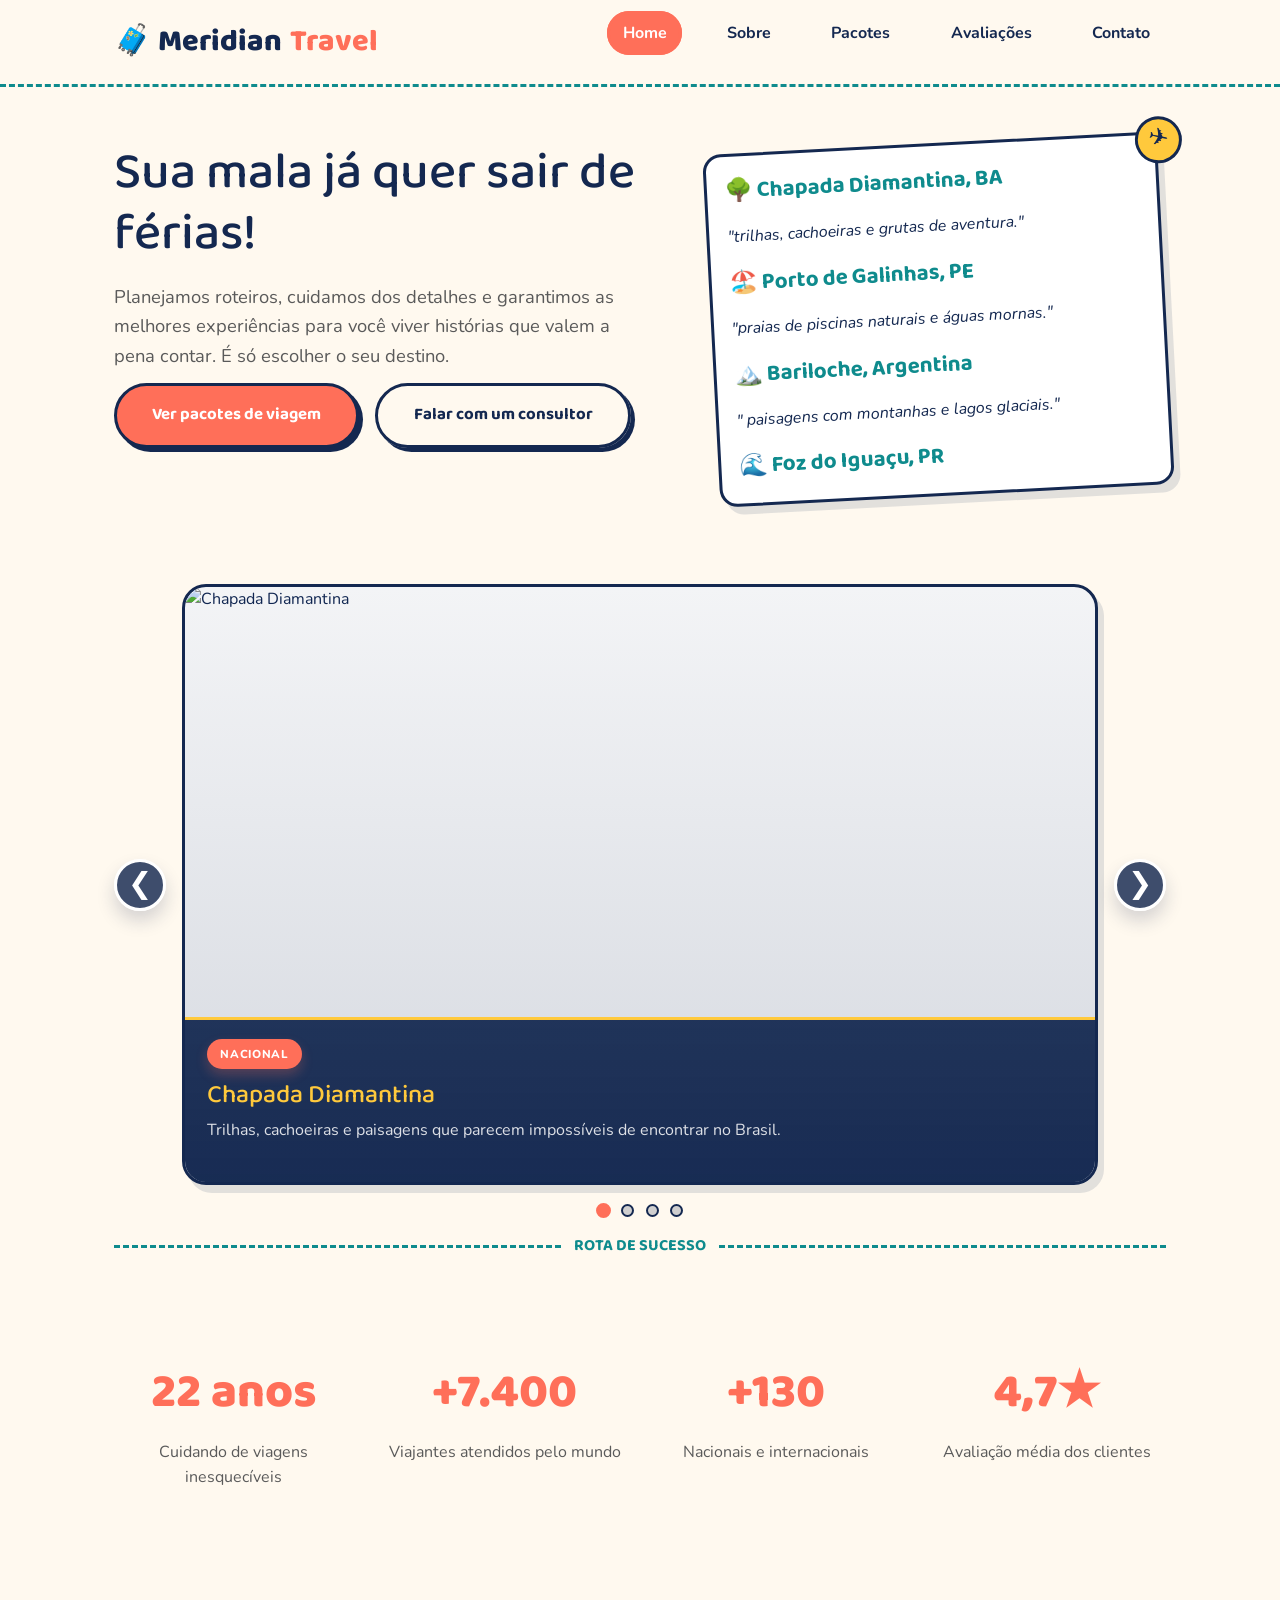
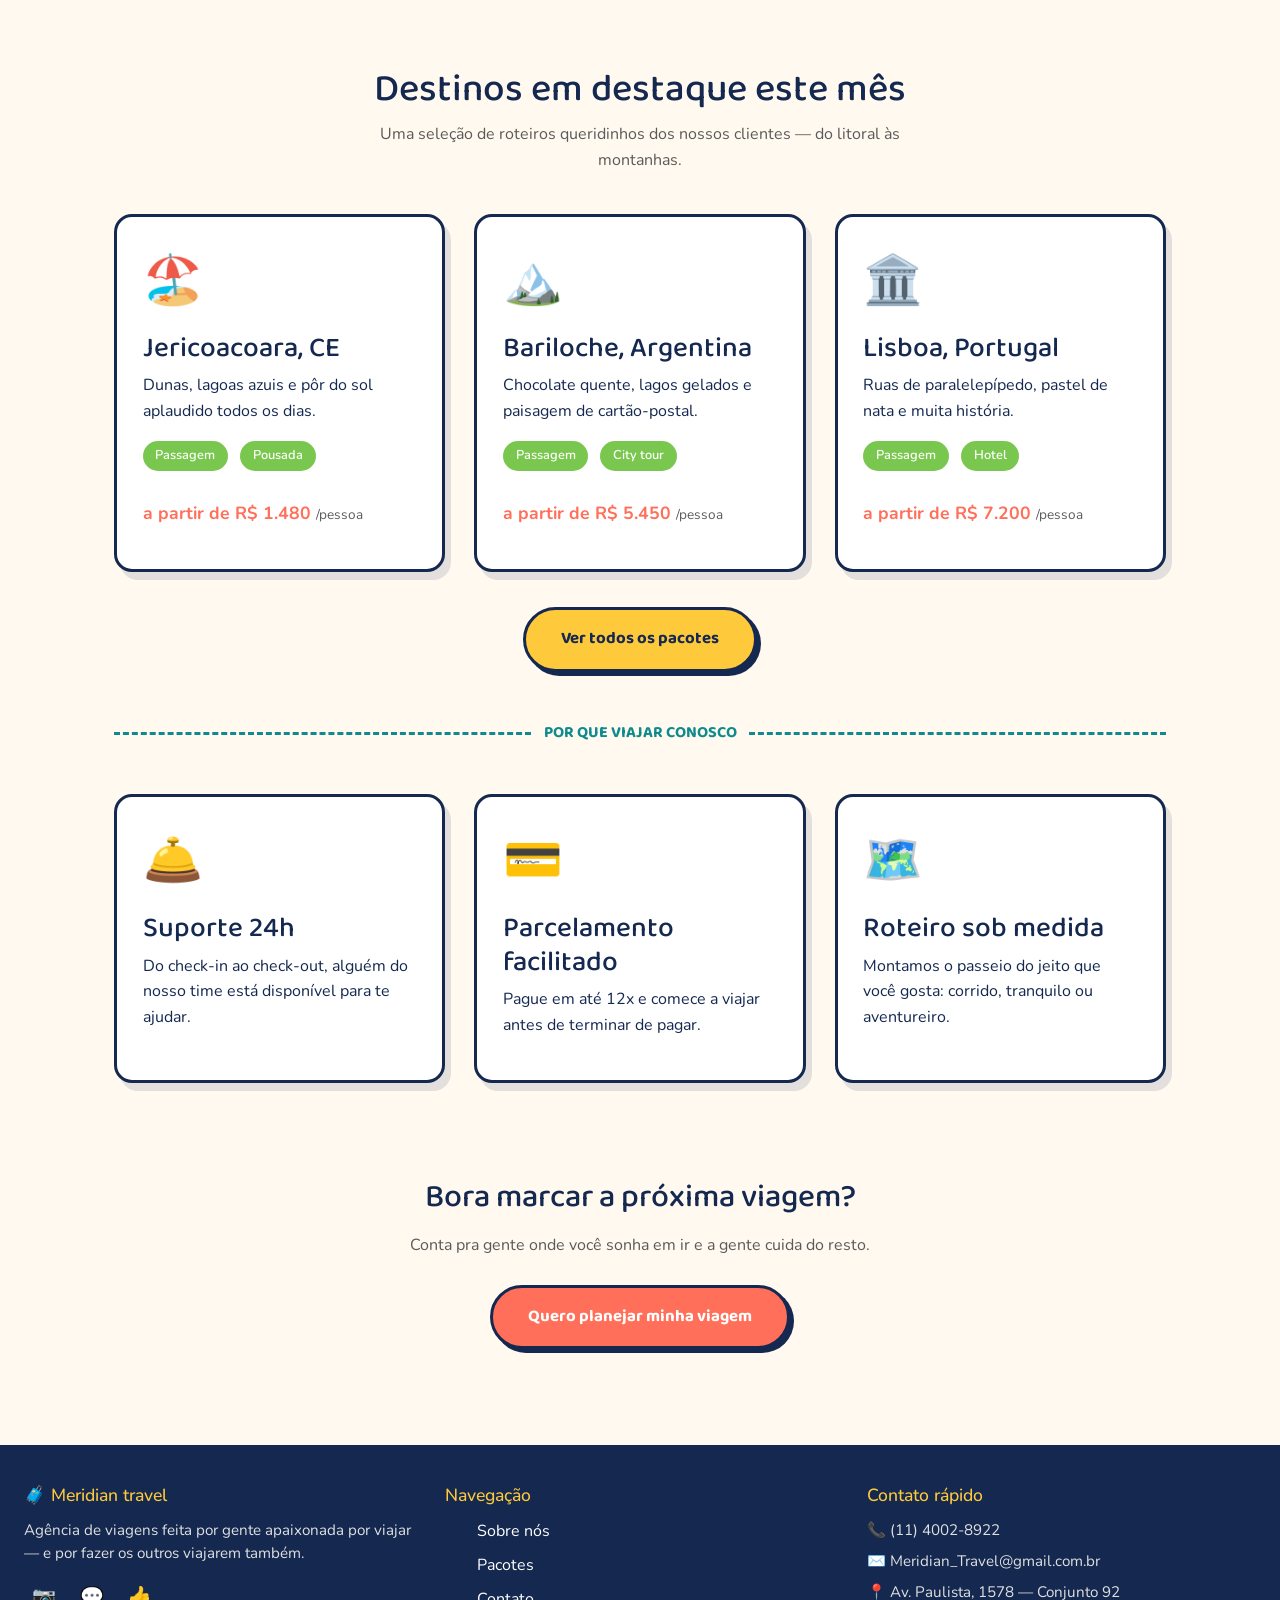
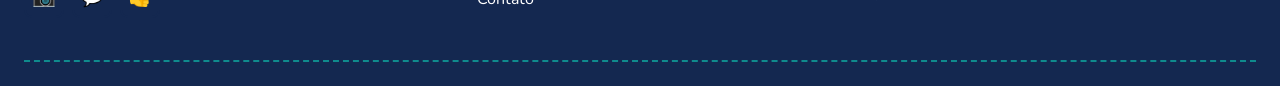
==== index.html @ 00199784 "d" ====
<!DOCTYPE html>
<html lang="pt-BR">
<head>
  <meta charset="UTF-8">
  <meta name="viewport" content="width=device-width, initial-scale=1.0">
  <title>Meridian Travel — Sua próxima aventura começa aqui</title>
  <meta name="description"
    content="Agência de viagens : pacotes, roteiros e experiências para todos os destinos que você sonha em conhecer.">
  <link href="https://cdn.jsdelivr.net/npm/bootstrap@5.3.3/dist/css/bootstrap.min.css" rel="stylesheet">
  <link rel="stylesheet" href="style/style.css">
</head>

<body>
  <header class="cabecalho">
    <nav class="nav-container">
      <a href="index.html" class="logo">🧳 Meridian<span>Travel</span></a>
      <ul class="menu">
        <li><a href="index.html" aria-current="page">Home</a></li>
        <li><a href="Sobre.html">Sobre</a></li>
        <li><a href="Pacotes.html">Pacotes</a></li>
        <li><a href="Avaliacoes.html">Avaliações</a></li>
        <li><a href="Contato.html">Contato</a></li>
      </ul>
    </nav>
  </header>

  <main>
    <section class="hero">
      <div class="hero-texto">
          <h1>Sua mala já quer sair de férias!</h1>
          <p>Planejamos roteiros, cuidamos dos detalhes e garantimos as melhores experiências para você viver histórias
            que valem a pena contar. É só escolher o seu destino.</p>
          <div class="hero-botoes">
            <a href="Pacotes.html" class="botao botao-principal">Ver pacotes de viagem</a>
            <a href="Contato.html" class="botao botao-outline">Falar com um consultor</a>
          </div>
      </div>
      <div class="selo-postal">
        <div class="destino">🌳 Chapada Diamantina, BA</div>
        <p class="frase">"trilhas, cachoeiras e grutas de aventura."</p>
        <div class="destino">🏖️ Porto de Galinhas, PE</div>
        <p class="frase">"praias de piscinas naturais e águas mornas."</p>
        <div class="destino">🏔️ Bariloche, Argentina</div>
        <p class="frase">" paisagens com montanhas e lagos glaciais."</p>
        <div class="destino">🌊 Foz do Iguaçu, PR</div>
      </div>
    </section>

    <div class="carrossel" aria-label="Destaques de viagens">
      <button class="carrossel-seta prev" type="button" aria-label="Slide anterior">&#10094;</button>

      <div class="carrossel-viewport">
        <div class="carrossel-track">
          <article class="slide active">
            <img src="https://images.unsplash.com/photo-1501785888041-af3ef285b470?auto=format&fit=crop&w=1200&q=80"
              alt="Chapada Diamantina" loading="lazy">
            <div class="slide-caption">
              <span class="slide-tag">Nacional</span>
              <h3>Chapada Diamantina</h3>
              <p>Trilhas, cachoeiras e paisagens que parecem impossíveis de encontrar no Brasil.</p>
            </div>
          </article>

          <article class="slide">
            <img src="https://images.unsplash.com/photo-1507525428034-b723cf961d3e?auto=format&fit=crop&w=1200&q=80"
              alt="Porto de Galinhas" loading="lazy">
            <div class="slide-caption">
              <span class="slide-tag">Praia</span>
              <h3>Porto de Galinhas</h3>
              <p>Praias cristalinas, mar tranquilo e o melhor combo de relaxamento e aventura.</p>
            </div>
          </article>

          <article class="slide">
            <img src="https://images.unsplash.com/photo-1476514525535-07fb3b4ae5f1?auto=format&fit=crop&w=1200&q=80"
              alt="Bariloche" loading="lazy">
            <div class="slide-caption">
              <span class="slide-tag">Internacional</span>
              <h3>Bariloche</h3>
              <p>Montanhas, lagos e uma paisagem perfeita para quem ama natureza e fotografia.</p>
            </div>
          </article>

          <article class="slide">
            <img src="https://media.staticontent.com/media/pictures/6ccd9bf7-6d89-4a75-b6fd-7c007a72740a"
              alt="Foz do Iguaçu" loading="lazy">
            <div class="slide-caption">
              <span class="slide-tag">Aventura</span>
              <h3>Foz do Iguaçu</h3>
              <p>Cataratas imponentes, paisagens exuberantes e uma experiência inesquecível em família.</p>
            </div>
          </article>
        </div>
      </div>

      <button class="carrossel-seta next" type="button" aria-label="Próximo slide">&#10095;</button>
    </div>

    <div class="carrossel-pontos" aria-label="Seleção de slides">
      <button class="ponto active" type="button" aria-label="Slide 1"></button>
      <button class="ponto" type="button" aria-label="Slide 2"></button>
      <button class="ponto" type="button" aria-label="Slide 3"></button>
      <button class="ponto" type="button" aria-label="Slide 4"></button>
    </div>

    <p></p><div class="rota">ROTA DE SUCESSO</div></p>
    <section class="faixa-destaque">
      <div class="secao">
        <div class="lista-numeros">
          <div>
            <div class="numero">22 anos</div>
            <p>Cuidando de viagens inesquecíveis</p>
          </div>
          <div>
            <div class="numero">+7.400</div>
            <p>Viajantes atendidos pelo mundo</p>
          </div>
          <div>
            <div class="numero">+130</div>
            <p>Nacionais e internacionais</p>
          </div>
          <div>
            <div class="numero">4,7★</div>
            <p>Avaliação média dos clientes</p>
          </div>
        </div>
      </div>
    </section>
    <section class="secao" id="destinos">
      <div class="secao-titulo">
        <h2>Destinos em destaque este mês</h2>
        <p>Uma seleção de roteiros queridinhos dos nossos clientes — do litoral às montanhas.</p>
      </div>
      <div class="grade-cartoes">
        <article class="cartao">
          <div class="emoji-destino">🏖️</div>
          <h3>Jericoacoara, CE</h3>
          <p>Dunas, lagoas azuis e pôr do sol aplaudido todos os dias.</p>
          <span class="tag-inclui">Passagem</span>
          <span class="tag-inclui">Pousada</span>
          <p class="preco">a partir de R$ 1.480 <small>/pessoa</small></p>
        </article>
        <article class="cartao">
          <div class="emoji-destino">🏔️</div>
          <h3>Bariloche, Argentina</h3>
          <p>Chocolate quente, lagos gelados e paisagem de cartão-postal.</p>
          <span class="tag-inclui">Passagem</span>
          <span class="tag-inclui">City tour</span>
          <p class="preco">a partir de R$ 5.450 <small>/pessoa</small></p>
        </article>
        <article class="cartao">
          <div class="emoji-destino">🏛️</div>
          <h3>Lisboa, Portugal</h3>
          <p>Ruas de paralelepípedo, pastel de nata e muita história.</p>
          <span class="tag-inclui">Passagem</span>
          <span class="tag-inclui">Hotel</span>
          <p class="preco">a partir de R$ 7.200 <small>/pessoa</small></p>
        </article>
      </div>
      <div style="text-align:center; margin-top:2.2rem;">
        <a href="Pacotes.html" class="botao botao-secundario">Ver todos os pacotes</a>
      </div>
    </section>

    <div class="rota">POR QUE VIAJAR CONOSCO</div>
    <section class="secao">
      <div class="grade-cartoes">
        <article class="cartao">
          <div class="emoji-destino">🛎️</div>
          <h3>Suporte 24h</h3>
          <p>Do check-in ao check-out, alguém do nosso time está disponível para te ajudar.</p>
        </article>
        <article class="cartao">
          <div class="emoji-destino">💳</div>
          <h3>Parcelamento facilitado</h3>
          <p>Pague em até 12x e comece a viajar antes de terminar de pagar.</p>
        </article>
        <article class="cartao">
          <div class="emoji-destino">🗺️</div>
          <h3>Roteiro sob medida</h3>
          <p>Montamos o passeio do jeito que você gosta: corrido, tranquilo ou aventureiro.</p>
        </article>
      </div>
    </section>
    <section class="secao" style="text-align:center;">
      <h2 style="margin-bottom:1rem;">Bora marcar a próxima viagem?</h2>
      <p style="color:var(--cinza-texto); max-width:50ch; margin:0 auto 1.6rem;">Conta pra gente onde você sonha em ir e
        a gente cuida do resto.</p>
      <a href="Contato.html" class="botao botao-principal">Quero planejar minha viagem</a>
    </section>

  </main>
  <footer class="rodape">
    <div class="rodape-conteudo">
      <div>
        <h4>🧳 Meridian travel</h4>
        <p>Agência de viagens feita por gente apaixonada por viajar — e por fazer os outros viajarem também.</p>
        <div class="redes-sociais">
          <a href="Contato.html" aria-label="Instagram">📷</a>
          <a href="Contato.html" aria-label="WhatsApp">💬</a>
          <a href="Contato.html" aria-label="Facebook">👍</a>
        </div>
      </div>
      <div>
        <h4>Navegação</h4>
        <ul>
          <li><a href="Sobre.html">Sobre nós</a></li>
          <li><a href="Pacotes.html">Pacotes</a></li>
          <li><a href="Contato.html">Contato</a></li>
        </ul>
      </div>
      <div>
        <h4>Contato rápido</h4>
        <p>📞 (11) 4002-8922</p>
        <p>✉️ Meridian_Travel@gmail.com.br</p>
        <p>📍 Av. Paulista, 1578 — Conjunto 92</p>
      </div>
    </div>
  </footer>
  <script src="https://cdn.jsdelivr.net/npm/bootstrap@5.3.3/dist/js/bootstrap.bundle.min.js"></script>
  <script>
    const slides = document.querySelectorAll('.slide');
    const pontos = document.querySelectorAll('.ponto');
    const track = document.querySelector('.carrossel-track');
    const prevBtn = document.querySelector('.carrossel-seta.prev');
    const nextBtn = document.querySelector('.carrossel-seta.next');
    const carrossel = document.querySelector('.carrossel');
    let indiceAtual = 0;
    let intervaloCarrossel;

    function mostrarSlide(index) {
      indiceAtual = (index + slides.length) % slides.length;
      track.style.transform = `translateX(-${indiceAtual * 100}%)`;

      slides.forEach((slide, i) => {
        slide.classList.toggle('active', i === indiceAtual);
      });

      pontos.forEach((ponto, i) => {
        ponto.classList.toggle('active', i === indiceAtual);
      });
    }

    function iniciarAutoSlide() {
      clearInterval(intervaloCarrossel);
      intervaloCarrossel = setInterval(() => {
        mostrarSlide(indiceAtual + 1);
      }, 10000);
    }

    prevBtn.addEventListener('click', () => {
      mostrarSlide(indiceAtual - 1);
      iniciarAutoSlide();
    });

    nextBtn.addEventListener('click', () => {
      mostrarSlide(indiceAtual + 1);
      iniciarAutoSlide();
    });

    pontos.forEach((ponto, i) => {
      ponto.addEventListener('click', () => {
        mostrarSlide(i);
        iniciarAutoSlide();
      });
    });

    carrossel.addEventListener('mouseenter', () => clearInterval(intervaloCarrossel));
    carrossel.addEventListener('mouseleave', iniciarAutoSlide);

    iniciarAutoSlide();
  </script>
</body>

</html>
---- style/style.css ----
@import url('https://fonts.googleapis.com/css2?family=Baloo+2:wght@500;600;700;800&family=Nunito:wght@400;600;700;800&display=swap');

:root {
    --amarelo-sol: #ffc93c;
    --coral-por-do-sol: #ff6f59;
    --azul-oceano: #0f8b8d;
    --azul-marinho: #142850;
    --papel-creme: #fff9ef;
    --verde-mata: #7ac74f;
    --branco: #ffffff;
    --cinza-texto: #5a5a5a;
    --cinza-claro: #f0f0f0;
    --cinza-borda: #e0e0e0;

    --fonte-titulo: 'Baloo 2', sans-serif;
    --fonte-texto: 'Nunito', sans-serif;

    --raio-postal: 18px;
    --sombra-postal: 6px 8px 0 rgba(20, 40, 80, 0.12);
    --sombra-leve: 2px 4px 8px rgba(20, 40, 80, 0.08);
}

* {
    box-sizing: border-box;
    margin: 0;
    padding: 0;
}

html {
    scroll-behavior: smooth;
}

body {
    font-family: var(--fonte-texto);
    background-color: var(--papel-creme);
    color: var(--azul-marinho);
    line-height: 1.6;
}

img {
    max-width: 100%;
    display: block;
}

a {
    text-decoration: none;
    color: inherit;
}

ul {
    list-style: none;
}

h1,
h2,
h3 {
    font-family: var(--fonte-titulo);
    line-height: 1.2;
}

a:focus-visible,
button:focus-visible,
input:focus-visible,
textarea:focus-visible {
    outline: 3px solid var(--coral-por-do-sol);
    outline-offset: 3px;
}

@media (prefers-reduced-motion: reduce) {
    * {
        animation: none !important;
        transition: none !important;
        scroll-behavior: auto !important;
    }
}

.cabecalho {
    background-color: var(--papel-creme);
    border-bottom: 3px dashed var(--azul-oceano);
    position: sticky;
    top: 0;
    z-index: 50;
}

.nav-container {
    max-width: 1100px;
    margin: 0 auto;
    padding: 1.1rem 1.5rem;
    display: flex;
    justify-content: space-between;
    align-items: center;
    flex-wrap: wrap;
    gap: 1rem;
}

.logo {
    font-family: var(--fonte-titulo);
    font-size: 1.9rem;
    font-weight: 800;
    color: var(--azul-marinho);
    display: flex;
    align-items: center;
    gap: 0.5rem;
}

.logo span {
    color: var(--coral-por-do-sol);
}

.menu {
    display: flex;
    gap: 1.8rem;
    flex-wrap: wrap;
}

.menu a {
    font-weight: 700;
    padding: 0.5rem 0.8rem;
    border: 3px solid transparent;
    border-radius: 999px;
    transition: all 0.2s ease;
}

.menu a:hover {
    color: var(--branco);
    background-color: var(--coral-por-do-sol);
    border-color: var(--coral-por-do-sol);
}

.menu a[aria-current="page"] {
    color: var(--branco);
    background-color: var(--coral-por-do-sol);
    border-color: var(--coral-por-do-sol);
}

.botao {
    display: inline-block;
    font-family: var(--fonte-titulo);
    font-weight: 700;
    padding: 1rem 2.2rem;
    font-size: 1.05rem;
    border-radius: 999px;
    border: 3px solid var(--azul-marinho);
    cursor: pointer;
    transition: transform 0.15s ease, box-shadow 0.15s ease;
    box-shadow: 4px 4px 0 var(--azul-marinho);
}

.botao:hover {
    transform: translate(-2px, -2px);
    box-shadow: 6px 6px 0 var(--azul-marinho);
}

.botao:active {
    transform: translate(0, 0);
    box-shadow: 2px 2px 0 var(--azul-marinho);
}

.botao-principal {
    background-color: var(--coral-por-do-sol);
    color: var(--branco);
}

.botao-secundario {
    background-color: var(--amarelo-sol);
    color: var(--azul-marinho);
}

.botao-outline {
    background-color: transparent;
    color: var(--azul-marinho);
}

.hero {
    max-width: 1100px;
    margin: 0 auto;
    padding: 3.5rem 1.5rem 3rem;
    display: grid;
    grid-template-columns: 1.1fr 0.9fr;
    gap: 2.5rem;
}

.hero-texto h1 {
    font-size: clamp(2.2rem, 4vw, 3.2rem);
    margin-bottom: 1rem;
    color: var(--azul-marinho);
}

.hero-texto p {
    font-size: 1.15rem;
    color: var(--cinza-texto);
    margin-bottom: .8rem;
    max-width: 46ch;
}

.hero-botoes {
    display: flex;
    gap: 1rem;
    flex-wrap: wrap;
}

.selo-postal {
    background: var(--branco);
    border: 3px solid var(--azul-marinho);
    border-radius: var(--raio-postal);
    padding: 2cqb;
    position: relative;
    transform: rotate(-3deg);
    box-shadow: var(--sombra-postal);
    font-family: var(--fonte-titulo);
    align-items: le;

}

.selo-postal::before {
    content: "✈";
    position: absolute;
    top: -18px;
    right: -28px;
    background: var(--amarelo-sol);
    border: 3px solid var(--azul-marinho);
    border-radius: 60%;
    width: 47px;
    height: 47px;
    display: flex;
    align-items: center;
    justify-content: center;
    font-size: 1.5rem;
    transform: rotate(15deg);
}

.selo-postal .destino {
    font-size: 1.4rem;
    font-weight: 700;
    color: var(--azul-oceano);
}

.selo-postal .frase {
    font-family: var(--fonte-texto);
    font-style: italic;
    color: var(-cinza-texto);
    margin-top: 0.9rem;
}

.rota {
    max-width: 1100px;
    margin: 0 auto;
    padding: 0 1.5rem;
    display: flex;
    align-items: center;
    gap: 0.8rem;
    color: var(--azul-oceano);
    font-family: var(--fonte-titulo);
    font-weight: 700;
}

.rota::before,
.rota::after {
    content: "";
    flex: 1;
    border-top: 3px dashed var(--azul-oceano);
}

.secao {
    max-width: 1100px;
    margin: 0 auto;
    padding: 3rem 1.5rem;
}

.secao-titulo {
    text-align: center;
    margin-bottom: 2.5rem;
}

.secao-titulo h2 {
    font-size: clamp(1.8rem, 3vw, 2.4rem);
    color: var(--azul-marinho);
}

.secao-titulo p {
    color: var(--cinza-texto);
    max-width: 55ch;
    margin: 0.6rem auto 0;
}

.grade-cartoes {
    display: grid;
    grid-template-columns: repeat(auto-fit, minmax(260px, 1fr));
    gap: 1.8rem;
}

.cartao {
    background: var(--branco);
    border: 3px solid var(--azul-marinho);
    border-radius: var(--raio-postal);
    padding: 1.6rem;
    box-shadow: var(--sombra-postal);
    transition: transform 0.2s ease;
}

.cartao:nth-child(2n) {
    transform: rotate(1deg);
}

.cartao:nth-child(2n+1) {
    transform: rotate(-1deg);
}

.cartao:hover {
    transform: rotate(0deg) translateY(-4px);
}

.duas-colunas {
    display: grid;
    grid-template-columns: 1fr 1fr;
    gap: 2.5rem;
}

@media (max-width: 768px) {
    .duas-colunas {
        grid-template-columns: 1fr;
    }
}

.form-contato {
    display: flex;
    flex-direction: column;
    gap: 1.5rem;
}

.grupo-formulario {
    display: flex;
    flex-direction: column;
    gap: 0.5rem;
}

.form-contato label {
    font-weight: 600;
    color: var(--azul-marinho);
    font-family: var(--fonte-titulo);
}

.form-contato input,
.form-contato textarea,
.form-contato select {
    padding: 0.8rem 1rem;
    border: 3px solid var(--azul-marinho);
    border-radius: 8px;
    font-family: var(--fonte-texto);
    font-size: 1rem;
    transition: border-color 0.2s ease, box-shadow 0.2s ease;
}

.form-contato input:focus,
.form-contato textarea:focus,
.form-contato select:focus {
    outline: none;
    border-color: var(--coral-por-do-sol);
    box-shadow: 0 0 0 3px rgba(255, 111, 89, 0.1);
}

.form-contato textarea {
    resize: vertical;
    min-height: 120px;
}

.info-contato {
    background: var(--branco);
    border: 3px solid var(--azul-marinho);
    border-radius: var(--raio-postal);
    padding: 1.8rem;
    box-shadow: var(--sombra-postal);
}

.info-contato h3 {
    font-size: 1.3rem;
    color: var(--azul-marinho);
    margin-bottom: 1.2rem;
}

.item-contato {
    margin-bottom: 1.5rem;
    padding-bottom: 1.5rem;
    border-bottom: 2px dashed var(--azul-oceano);
}

.item-contato:last-child {
    border-bottom: none;
    margin-bottom: 0;
    padding-bottom: 0;
}

.item-contato strong {
    display: block;
    color: var(--azul-marinho);
    margin-bottom: 0.3rem;
}

.item-contato a {
    color: var(--coral-por-do-sol);
    font-weight: 600;
    transition: color 0.2s ease;
}

.item-contato a:hover {
    color: var(--azul-oceano);
}

.faixa-numeros {
    background: linear-gradient(135deg, var(--azul-marinho) 0%, var(--azul-oceano) 100%);
    padding: 2.5rem 1.5rem;
    margin-bottom: 2rem;
}

.grade-numeros {
    max-width: 1100px;
    margin: 0 auto;
    display: grid;
    grid-template-columns: repeat(auto-fit, minmax(200px, 1fr));
    gap: 2rem;
    text-align: center;
}

.numero-item {
    color: var(--branco);
}

.numero-item strong {
    display: block;
    font-size: clamp(2rem, 5vw, 3rem);
    color: var(--amarelo-sol);
    font-family: var(--fonte-titulo);
}

.numero-item span {
    display: block;
    font-size: 1rem;
    margin-top: 0.3rem;
}

.cartao-pacote {
    background: var(--branco);
    border: 3px solid var(--azul-marinho);
    border-radius: var(--raio-postal);
    overflow: hidden;
    box-shadow: var(--sombra-postal);
    transition: transform 0.2s ease, box-shadow 0.2s ease;
    display: flex;
    flex-direction: column;
}

.cartao-pacote:hover {
    transform: translateY(-8px);
    box-shadow: 8px 12px 16px rgba(20, 40, 80, 0.2);
}

.cartao-imagem {
    width: 100%;
    height: 200px;
    background: linear-gradient(135deg, var(--coral-por-do-sol), var(--amarelo-sol));
    display: flex;
    align-items: center;
    justify-content: center;
    font-size: 3rem;
}

.cartao-corpo {
    padding: 1.5rem;
    flex: 1;
    display: flex;
    flex-direction: column;
}

.cartao-corpo h3 {
    font-size: 1.3rem;
    color: var(--azul-marinho);
    margin-bottom: 0.5rem;
}

.cartao-corpo .local {
    color: var(--coral-por-do-sol);
    font-weight: 600;
    font-size: 0.9rem;
    margin-bottom: 0.8rem;
}

.cartao-corpo p {
    color: var(--cinza-texto);
    font-size: 0.95rem;
    line-height: 1.5;
    margin-bottom: 1rem;
    flex: 1;
}

.cartao-preco {
    background: var(--amarelo-sol);
    padding: 0.8rem 1rem;
    border-radius: 8px;
    margin-bottom: 1rem;
    text-align: center;
}

.cartao-preco strong {
    display: block;
    font-size: 1.6rem;
    color: var(--azul-marinho);
    font-family: var(--fonte-titulo);
}

.cartao-preco span {
    display: block;
    font-size: 0.85rem;
    color: var(--cinza-texto);
}

.cartao-incluso {
    background: var(--cinza-claro);
    padding: 1rem;
    border-radius: 8px;
    margin-bottom: 1rem;
    font-size: 0.9rem;
    color: var(--cinza-texto);
}

.cartao-incluso strong {
    display: block;
    color: var(--azul-marinho);
    margin-bottom: 0.5rem;
}

.rodape {
    background: var(--azul-marinho);
    color: var(--branco);
    padding: 2.5rem 1.5rem 1.5rem;
    margin-top: 3rem;
}

.rodape-container {
    max-width: 1100px;
    margin: 0 auto;
}

.rodape-grid {
    display: grid;
    grid-template-columns: repeat(auto-fit, minmax(250px, 1fr));
    gap: 2rem;
    margin-bottom: 2rem;
    padding-bottom: 2rem;
    border-bottom: 2px dashed var(--azul-oceano);
}

.rodape-coluna h3 {
    font-size: 1.1rem;
    color: var(--amarelo-sol);
    margin-bottom: 1rem;
}

.rodape-coluna ul {
    list-style: none;
}

.rodape-coluna li {
    margin-bottom: 0.5rem;
}

.rodape-coluna a {
    color: var(--branco);
    transition: color 0.2s ease;
}

.rodape-coluna a:hover {
    color: var(--amarelo-sol);
}

.rodape-direitos {
    text-align: center;
    color: var(--cinza-borda);
    font-size: 0.9rem;
}

.texto-destaque {
    background: var(--papel-creme);
    border-left: 5px solid var(--coral-por-do-sol);
    padding: 1.5rem;
    border-radius: 0 8px 8px 0;
    margin: 1.5rem 0;
}

.texto-destaque strong {
    color: var(--coral-por-do-sol);
}

@media (max-width: 768px) {
    .hero {
        grid-template-columns: 1fr;
        padding: 2rem 1.5rem;
    }

    .hero-texto h1 {
        font-size: 1.8rem;
    }

    .menu {
        gap: 1rem;
    }

    .grade-cartoes {
        grid-template-columns: 1fr;
    }
}

.faixa-destaque {
    background: var(--papel-creme);
    padding: 2rem 1.5rem;
    margin-bottom: 2rem;
}

.lista-numeros {
    display: grid;
    grid-template-columns: repeat(auto-fit, minmax(200px, 1fr));
    gap: 2rem;
    text-align: center;
}

.lista-numeros .numero {
    font-size: clamp(2rem, 5vw, 3rem);
    font-weight: 800;
    color: var(--coral-por-do-sol);
    font-family: var(--fonte-titulo);
}

.lista-numeros p {
    color: var(--cinza-texto);
    margin-top: 0.5rem;
}

.emoji-destino {
    font-size: 3rem;
    margin-bottom: 0.8rem;
}

.tag-inclui {
    display: inline-block;
    background: var(--verde-mata);
    color: var(--branco);
    padding: 0.3rem 0.8rem;
    border-radius: 999px;
    font-size: 0.8rem;
    font-weight: 600;
    margin-right: 0.5rem;
    margin-bottom: 0.8rem;
}

.preco {
    font-weight: 700;
    color: var(--coral-por-do-sol);
    font-size: 1.1rem;
    margin-top: 1rem;
}

.preco small {
    font-size: 0.85rem;
    color: var(--cinza-texto);
    font-weight: normal;
}

.redes-sociais {
    display: flex;
    gap: 0.5rem;
    margin-top: 0.8rem;
}

.redes-sociais a {
    display: inline-flex;
    align-items: center;
    justify-content: center;
    width: 40px;
    height: 40px;
    border: 2px solid var(--azul-marinho);
    border-radius: 8px;
    font-size: 1.2rem;
    transition: all 0.2s ease;
}

.redes-sociais a:hover {
    background: var(--coral-por-do-sol);
    border-color: var(--coral-por-do-sol);
    transform: translateY(-2px);
}

.linha-dupla {
    display: grid;
    grid-template-columns: 1fr 1fr;
    gap: 1rem;
}

@media (max-width: 640px) {
    .linha-dupla {
        grid-template-columns: 1fr;
    }
}

.campo {
    display: flex;
    flex-direction: column;
    gap: 0.4rem;
}

.campo small {
    color: var(--cinza-texto);
    font-size: 0.85rem;
    margin-top: 0.2rem;
}

.info-item {
    display: flex;
    gap: 1rem;
    margin-bottom: 1.2rem;
}

.info-item:last-child {
    margin-bottom: 0;
}

.info-item .icone {
    font-size: 1.5rem;
    min-width: 30px;
}

.info-item div {
    flex: 1;
}

.faq-item {
    margin-bottom: 1rem;
    padding: 1.2rem;
    background: var(--branco);
    border: 3px solid var(--azul-marinho);
    border-radius: 8px;
    cursor: pointer;
    transition: box-shadow 0.2s ease;
}

.faq-item:hover {
    box-shadow: var(--sombra-postal);
}

.faq-item summary {
    font-weight: 700;
    color: var(--azul-marinho);
    display: flex;
    justify-content: space-between;
    align-items: center;
    user-select: none;
}

.faq-item summary::after {
    content: "▼";
    font-size: 0.8rem;
    transition: transform 0.2s ease;
}

.faq-item[open] summary::after {
    transform: rotate(180deg);
}

.faq-item p {
    color: var(--cinza-texto);
    margin-top: 1rem;
    line-height: 1.6;
}

.time-grade {
    display: grid;
    grid-template-columns: repeat(auto-fit, minmax(200px, 1fr));
    gap: 1.5rem;
}

.time-cartao {
    background: var(--branco);
    border: 3px solid var(--azul-marinho);
    border-radius: var(--raio-postal);
    padding: 1.5rem;
    text-align: center;
    box-shadow: var(--sombra-postal);
    transition: transform 0.2s ease;
}

.time-cartao:hover {
    transform: translateY(-4px);
}

.avatar-emoji {
    font-size: 3rem;
    margin-bottom: 0.8rem;
}

.time-cartao strong {
    display: block;
    font-size: 1.1rem;
    color: var(--azul-marinho);
    margin-bottom: 0.3rem;
}

.time-cartao span {
    display: block;
    color: var(--coral-por-do-sol);
    font-size: 0.9rem;
    font-weight: 600;
}

.rodape-conteudo {
    display: grid;
    grid-template-columns: repeat(auto-fit, minmax(250px, 1fr));
    gap: 2rem;
    padding-bottom: 2rem;
    border-bottom: 2px dashed var(--azul-oceano);
}

.rodape-conteudo h4 {
    color: var(--amarelo-sol);
    font-size: 1.1rem;
    margin-bottom: 0.8rem;
}

.rodape-conteudo p {
    color: var(--cinza-borda);
    font-size: 0.95rem;
    line-height: 1.5;
    margin-bottom: 0.5rem;
}

.rodape-conteudo ul {
    list-style: none;
}

.rodape-conteudo li {
    margin-bottom: 0.5rem;
}

.rodape-conteudo a {
    color: var(--branco);
    transition: color 0.2s ease;
}

.rodape-conteudo a:hover {
    color: var(--amarelo-sol);
}

.rodape-base {
    text-align: center;
    color: var(--cinza-borda);
    padding-top: 1.5rem;
    font-size: 0.85rem;
}

@keyframes deslizar {
    from {
        opacity: 0;
        transform: translateY(10px);
    }

    to {
        opacity: 1;
        transform: translateY(0);
    }
}

.cartao {
    animation: deslizar 0.3s ease-out forwards;
}

.cartao:nth-child(1) {
    animation-delay: 0.05s;
}

.cartao:nth-child(2) {
    animation-delay: 0.1s;
}

.cartao:nth-child(3) {
    animation-delay: 0.15s;
}

.cartao:nth-child(4) {
    animation-delay: 0.2s;
}

.cartao:nth-child(5) {
    animation-delay: 0.25s;
}

.cartao:nth-child(6) {
    animation-delay: 0.3s;
}

button.botao-principal,
button.botao-secundario,
button.botao-outline {
    font-size: 1rem;
    text-transform: uppercase;
    letter-spacing: 0.5px;
}

button.botao-principal:active {
    transform: translate(0, 0);
    box-shadow: 2px 2px 0 var(--azul-marinho);
}

input[type="text"],
input[type="email"],
input[type="tel"],
input[type="number"],
select,
textarea {
    background: var(--branco);
    font-size: 1rem;
}

input::placeholder,
textarea::placeholder {
    color: var(--cinza-borda);
    opacity: 0.7;
}

select {
    appearance: none;
    background-image: url("data:image/svg+xml;charset=UTF-8,%3csvg xmlns='http://www.w3.org/2000/svg' viewBox='0 0 24 24' fill='none' stroke='%23142850' stroke-width='2' stroke-linecap='round' stroke-linejoin='round'%3e%3cpolyline points='6 9 12 15 18 9'%3e%3c/polyline%3e%3c/svg%3e");
    background-repeat: no-repeat;
    background-position: right 0.8rem center;
    background-size: 1.5em 1.5em;
    padding-right: 2.5rem;
    cursor: pointer;
}

.cartao:hover,
.time-cartao:hover {
    box-shadow: 0 8px 16px rgba(20, 40, 80, 0.15);
}

a {
    position: relative;
}

.rodape-conteudo a,
.item-contato a {
    position: relative;
}

html {
    scroll-behavior: smooth;
}

*:focus-visible {
    outline: 3px solid var(--coral-por-do-sol);
    outline-offset: 3px;
}

.carousel {
    max-width: 1100px;
    margin: 2.5rem auto 0;
    padding: 0 1.5rem;
}

.carousel-inner {
    overflow: hidden;
    border: 3px solid var(--azul-marinho);
    border-radius: 24px;
    box-shadow: var(--sombra-postal);
    background: var(--branco);
}

.carousel-item {
    background: var(--papel-creme);
}

.carousel-item img {
    width: 100%;
    height: 440px;
    object-fit: cover;
    display: block;
}

.carousel-caption {
    position: relative;
    left: auto;
    right: auto;
    bottom: auto;
    padding: 1.2rem 1.3rem 1.5rem;
    background: var(--azul-marinho);
    color: var(--branco);
    text-align: left;
    border-top: 3px solid var(--amarelo-sol);
}

.carousel-caption h5 {
    margin: 0.4rem 0 0.45rem;
    font-size: 1.7rem;
    font-family: var(--fonte-titulo);
    color: var(--amarelo-sol);
}

.carousel-caption p {
    margin: 0;
    color: rgba(255, 255, 255, 0.9);
    font-size: 1rem;
    line-height: 1.5;
}

.carousel-tag {
    display: inline-block;
    background: var(--coral-por-do-sol);
    color: var(--branco);
    padding: 0.35rem 0.8rem;
    border-radius: 999px;
    font-size: 0.75rem;
    font-weight: 700;
    letter-spacing: 0.05em;
    text-transform: uppercase;
}

.carousel-indicators {
    bottom: -1.3rem;
    margin-bottom: 0;
}

.carousel-indicators [data-bs-target] {
    width: 12px;
    height: 12px;
    border-radius: 50%;
    border: 2px solid var(--azul-marinho);
    background-color: rgba(20, 40, 80, 0.35);
    opacity: 1;
    margin: 0 0.35rem;
}

.carousel-indicators .active {
    background-color: var(--coral-por-do-sol);
    border-color: var(--coral-por-do-sol);
}

.carousel-control-prev,
.carousel-control-next {
    width: 48px;
    height: 48px;
    top: 45%;
    border-radius: 50%;
    background: rgba(20, 40, 80, 0.8);
    border: 3px solid var(--branco);
    opacity: 1;
    transform: translateY(-50%);
    transition: background 0.2s ease, transform 0.2s ease;
}

.carousel-control-prev {
    left: 1.5rem;
}

.carousel-control-next {
    right: 1.5rem;
}

.carousel-control-prev:hover,
.carousel-control-next:hover {
    background: var(--coral-por-do-sol);
    transform: translateY(-50%) scale(1.03);
}

.carousel-control-prev-icon,
.carousel-control-next-icon {
    width: 1.2rem;
    height: 1.2rem;
    filter: brightness(0) invert(1);
}

@media (max-width: 768px) {
    .carousel-item img {
        height: 300px;
    }

    .carousel-caption h5 {
        font-size: 1.35rem;
    }

    .carousel-caption p {
        font-size: 0.9rem;
    }

    .carousel-control-prev,
    .carousel-control-next {
        width: 42px;
        height: 42px;
    }
}

.carrossel {
    max-width: 1100px;
    margin: 2.5rem auto 0;
    padding: 0 1.5rem;
    display: grid;
    grid-template-columns: 52px 1fr 52px;
    gap: 1rem;
    align-items: center;
}

.carrossel-viewport {
    overflow: hidden;
    border: 3px solid var(--azul-marinho);
    border-radius: 24px;
    background: var(--branco);
    box-shadow: var(--sombra-postal);
    position: relative;
}

.carrossel-viewport::after {
    content: "";
    position: absolute;
    inset: 0;
    pointer-events: none;
    background: linear-gradient(180deg, rgba(20, 40, 80, 0.05), rgba(20, 40, 80, 0.18));
}

.carrossel-track {
    display: flex;
    transition: transform 0.6s cubic-bezier(0.22, 1, 0.36, 1);
}

.slide {
    min-width: 100%;
    display: flex;
    flex-direction: column;
    position: relative;
}

.slide:last-child {
    margin-right: 0;
}

.slide img {
    width: 100%;
    height: 430px;
    object-fit: cover;
    display: block;
    filter: saturate(1.05) contrast(1.02);
}

.slide-caption {
    background: linear-gradient(180deg, rgba(20, 40, 80, 0.94), rgba(20, 40, 80, 0.98));
    color: var(--branco);
    padding: 1.2rem 1.4rem 1.5rem;
    border-top: 3px solid var(--amarelo-sol);
    position: relative;
    z-index: 1;
}

.slide-tag {
    display: inline-block;
    background: var(--coral-por-do-sol);
    color: var(--branco);
    border-radius: 999px;
    padding: 0.35rem 0.8rem;
    font-size: 0.72rem;
    font-weight: 800;
    letter-spacing: 0.06em;
    text-transform: uppercase;
    margin-bottom: 0.7rem;
    box-shadow: 0 6px 12px rgba(255, 111, 89, 0.25);
}

.slide-caption h3 {
    font-size: clamp(1.5rem, 2vw, 2.1rem);
    color: var(--amarelo-sol);
    margin-bottom: 0.45rem;
}

.slide-caption p {
    color: rgba(255, 255, 255, 0.85);
    font-size: 1rem;
    line-height: 1.5;
}

.carrossel-seta {
    width: 52px;
    height: 52px;
    border: 3px solid var(--branco);
    border-radius: 50%;
    background: rgba(20, 40, 80, 0.82);
    color: var(--branco);
    font-size: 1.8rem;
    line-height: 1;
    cursor: pointer;
    transition: transform 0.2s ease, background 0.2s ease, box-shadow 0.2s ease;
    box-shadow: 0 10px 18px rgba(20, 40, 80, 0.18);
}

.carrossel-seta:hover {
    background: var(--coral-por-do-sol);
    transform: scale(1.04);
    box-shadow: 0 12px 22px rgba(255, 111, 89, 0.26);
}

.carrossel-pontos {
    max-width: 1100px;
    margin: 1.2rem auto 0;
    padding: 0 1.5rem;
    display: flex;
    justify-content: center;
    gap: 0.7rem;
}

.ponto {
    width: 13px;
    height: 13px;
    border: 2px solid var(--azul-marinho);
    border-radius: 50%;
    background: rgba(20, 40, 80, 0.2);
    cursor: pointer;
    transition: all 0.2s ease;
}

.ponto.active {
    background: var(--coral-por-do-sol);
    border-color: var(--coral-por-do-sol);
    transform: scale(1.15);
}

@media (max-width: 768px) {
    .carrossel {
        grid-template-columns: 1fr;
    }

    .carrossel-seta {
        display: none;
    }

    .slide img {
        height: 300px;
    }
}

.tabela-wrapper {
    max-width: 1100px;
    margin: 3.5rem auto 0;
    padding: 1.5rem;
    overflow-x: auto;
}

.tabela {
    width: 100%;
    border-collapse: collapse;
    background: var(--branco);
    border: 3px solid var(--azul-marinho);
    border-radius: var(--raio-postal);
    overflow: hidden;
    box-shadow: var(--sombra-postal);
}

.tabela thead {
    background: var(--azul-marinho);
}

.tabela th {
    color: var(--branco);
    font-family: var(--fonte-titulo);
    font-size: 1rem;
    text-align: left;
    padding: 1rem 1.2rem;
}

.tabela td {
    padding: 1rem 1.2rem;
    border-bottom: 2px dashed var(--cinza-borda);
    color: var(--cinza-texto);
    font-size: 0.95rem;
}

.tabela tbody tr:last-child td {
    border-bottom: none;
}

.tabela tbody tr:nth-child(even) {
    background: var(--papel-creme);
}

.tabela tbody tr:hover {
    background: rgba(158, 86, 75, 0.08);
}

.tabela td strong {
    color: var(--azul-marinho);
}

.tabela .preco-tabela {
    color: var(--coral-por-do-sol);
    font-weight: 700;
    font-family: var(--fonte-titulo);
}

@media (max-width: 640px) {

    .tabela th,
    .tabela td {
        padding: 0.7rem 0.8rem;
        font-size: 0.85rem;
        border-color: #142850;
    }
}

.opinioes-cabecalho {
    display: flex;
    justify-content: space-between;
    align-items: flex-end;
    flex-wrap: wrap;
    gap: 1rem;
    margin-bottom: 2rem;
}

.opinioes-cabecalho h2 {
    font-size: clamp(1.6rem, 3vw, 2rem);
    color: var(--azul-marinho);
}

.opinioes-contagem {
    color: var(--cinza-texto);
    font-size: 0.95rem;
    margin-top: 0.2rem;
}

.opinioes-filtros {
    display: flex;
    gap: 0.8rem;
    flex-wrap: wrap;
}

.filtro-pill {
    border: 2px solid var(--azul-marinho);
    border-radius: 999px;
    padding: 0.55rem 1.3rem;
    font-family: var(--fonte-texto);
    font-weight: 700;
    font-size: 0.9rem;
    background: var(--branco);
    color: var(--azul-marinho);
    cursor: pointer;
}

.opiniao-item {
    border-top: 2px dashed var(--cinza-borda);
    padding: 1.8rem 0;
}

.opiniao-item:first-of-type {
    border-top: none;
    padding-top: 0;
}

.opiniao-topo {
    display: flex;
    justify-content: space-between;
    align-items: center;
    flex-wrap: wrap;
    gap: 0.5rem;
    margin-bottom: 1rem;
}

.opiniao-estrelas {
    color: var(--azul-oceano);
    font-size: 1.1rem;
    letter-spacing: 2px;
    font-weight: 700;
}

.opiniao-meta {
    color: var(--cinza-texto);
    font-size: 0.85rem;
}

.opiniao-fotos {
    display: flex;
    gap: 0.8rem;
    overflow-x: auto;
    margin-bottom: 1.1rem;
    padding-bottom: 0.2rem;
}

.opiniao-fotos img {
    width: 130px;
    height: 130px;
    object-fit: cover;
    border-radius: 12px;
    border: 2px solid var(--azul-marinho);
    flex-shrink: 0;
}

.opiniao-texto {
    color: var(--azul-marinho);
    font-size: 1rem;
    line-height: 1.6;
    margin-bottom: 1.1rem;
    max-width: 70ch;
}

.util-btn {
    display: inline-flex;
    align-items: center;
    gap: 0.5rem;
    border: 2px solid var(--cinza-borda);
    border-radius: 999px;
    padding: 0.5rem 1.1rem;
    background: var(--branco);
    color: var(--cinza-texto);
    font-weight: 700;
    font-size: 0.85rem;
    cursor: pointer;
    transition: all 0.2s ease;
}

.util-btn:hover {
    border-color: var(--azul-oceano);
    color: var(--azul-oceano);
}

.util-btn.ativo {
    border-color: var(--coral-por-do-sol);
    color: var(--coral-por-do-sol);
    background: rgba(255, 111, 89, 0.08);
}

@media (max-width: 640px) {
    .opiniao-fotos img {
        width: 100px;
        height: 100px;
    }
}
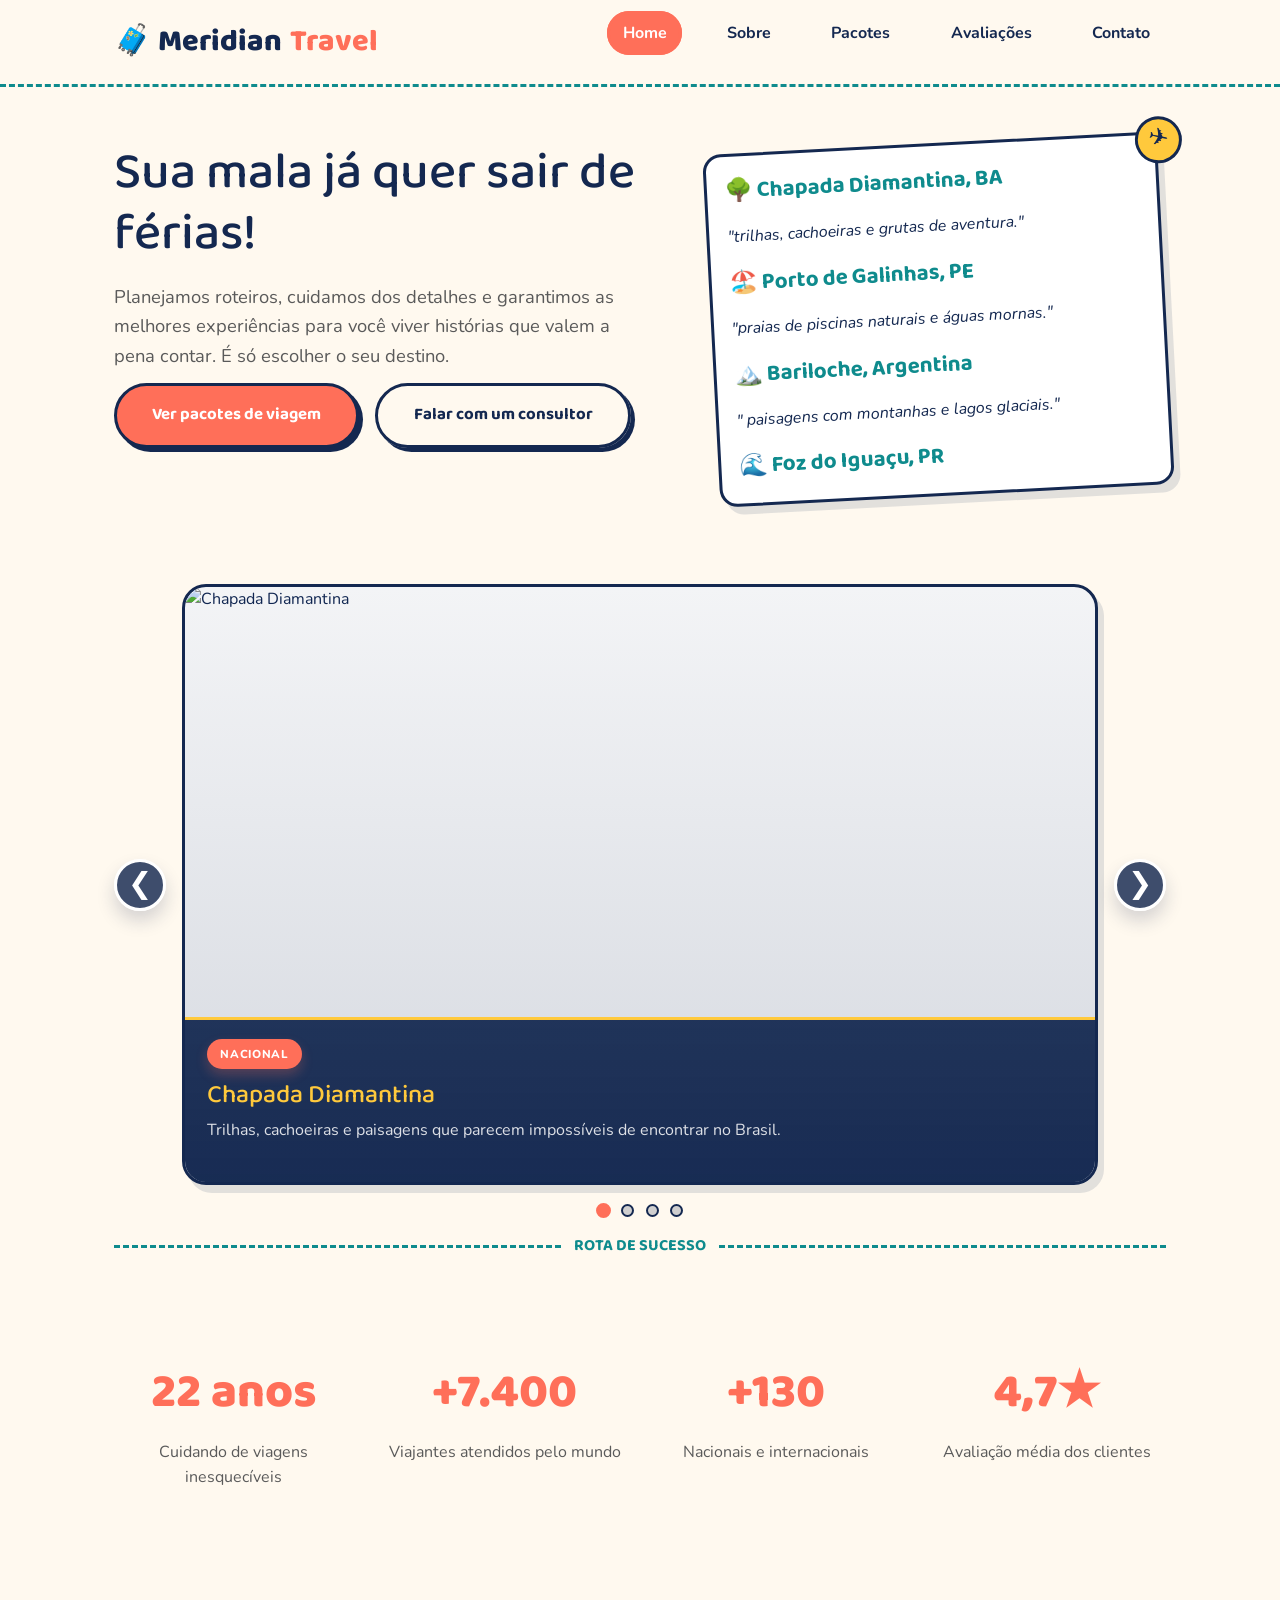
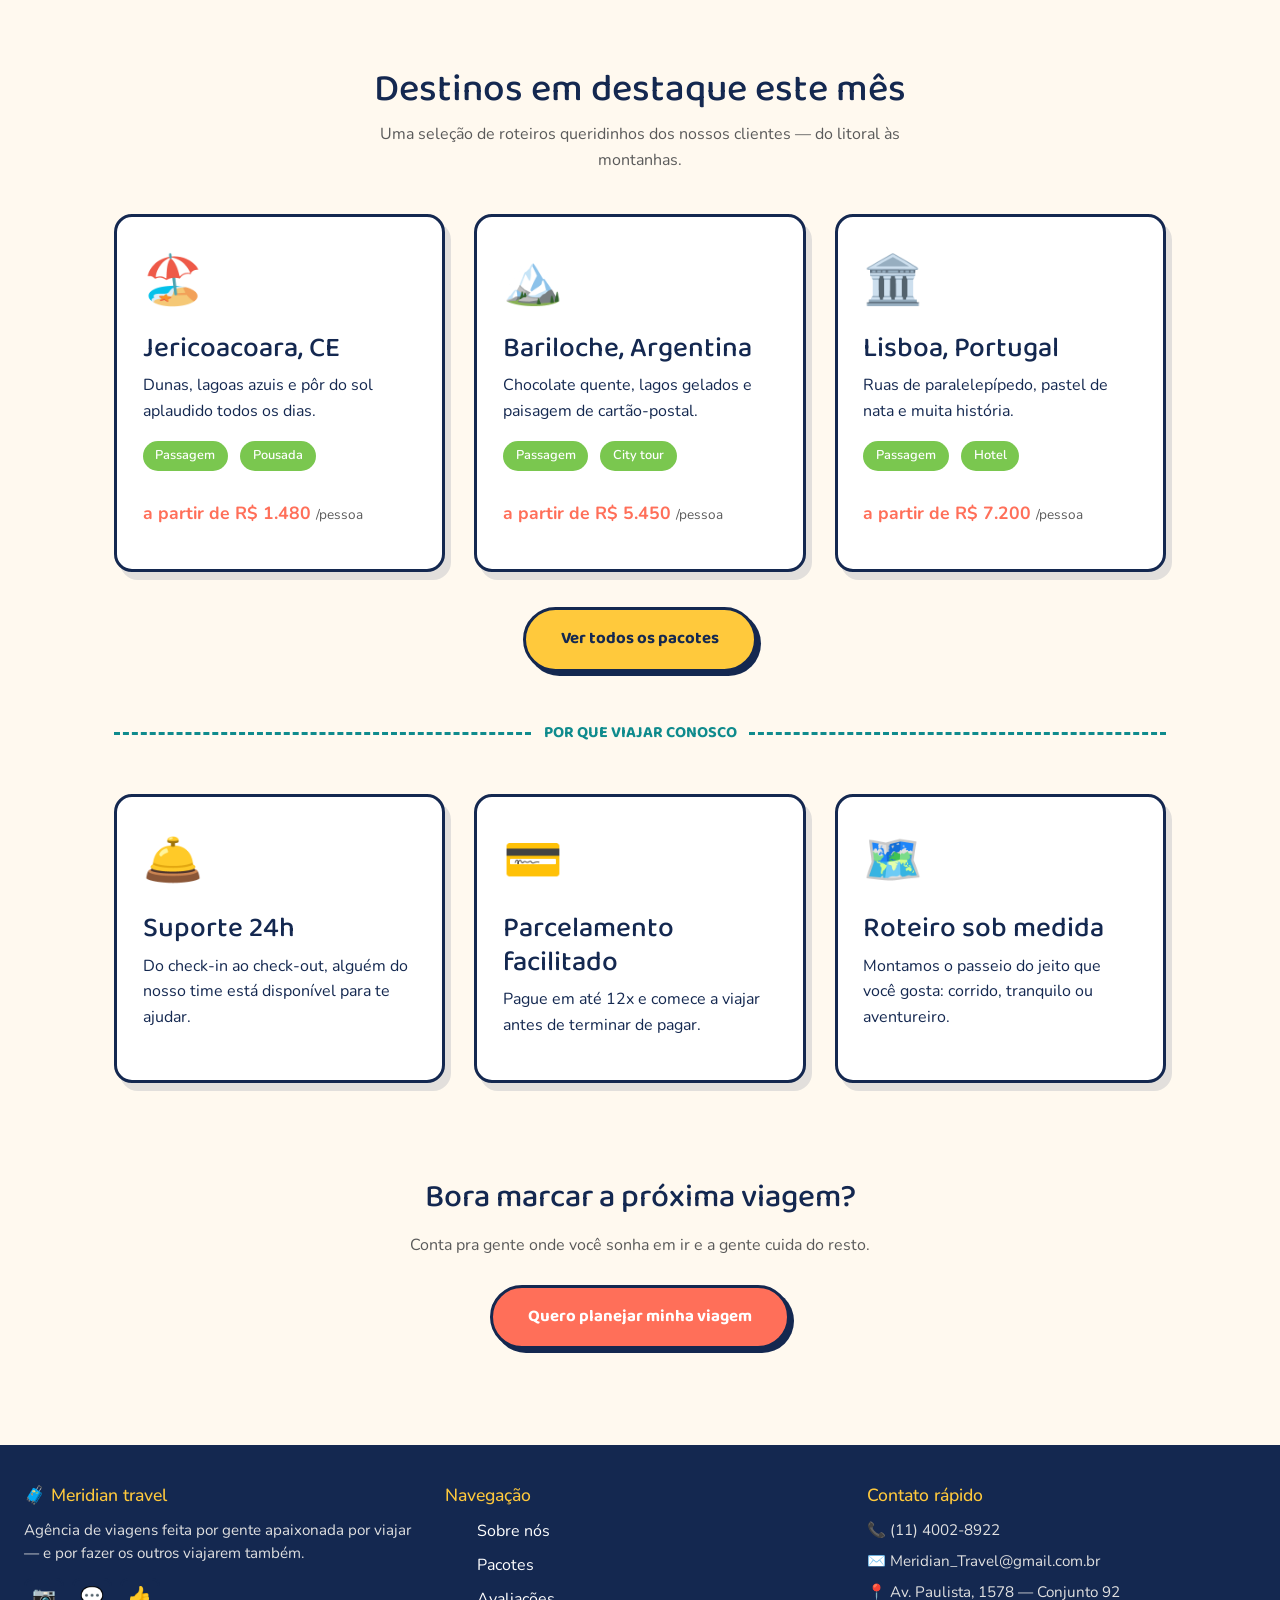
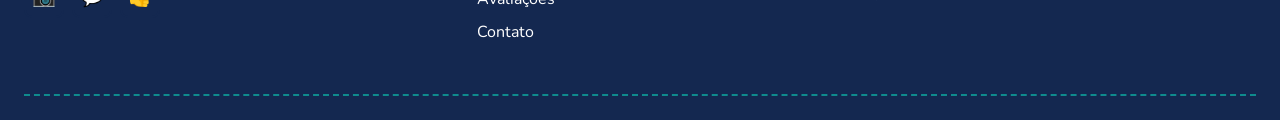
==== commit 93065a92: "d" ====
--- a/index.html
+++ b/index.html
@@ -4,6 +4,7 @@
   <meta charset="UTF-8">
   <meta name="viewport" content="width=device-width, initial-scale=1.0">
   <title>Meridian Travel — Sua próxima aventura começa aqui</title>
+  <link rel="icon" href="https://th.bing.com/th/id/OIP.9bBPVVxENRC1uZ5atLbyDgHaI_?w=159&h=195&c=7&r=0&o=7&pid=1.7&rm=3" type="é o cong">
   <meta name="description"
     content="Agência de viagens : pacotes, roteiros e experiências para todos os destinos que você sonha em conhecer.">
   <link href="https://cdn.jsdelivr.net/npm/bootstrap@5.3.3/dist/css/bootstrap.min.css" rel="stylesheet">
@@ -191,32 +192,33 @@
 
   </main>
   <footer class="rodape">
-    <div class="rodape-conteudo">
-      <div>
-        <h4>🧳 Meridian travel</h4>
-        <p>Agência de viagens feita por gente apaixonada por viajar — e por fazer os outros viajarem também.</p>
-        <div class="redes-sociais">
-          <a href="Contato.html" aria-label="Instagram">📷</a>
-          <a href="Contato.html" aria-label="WhatsApp">💬</a>
-          <a href="Contato.html" aria-label="Facebook">👍</a>
+        <div class="rodape-conteudo">
+            <div>
+                <h4>🧳 Meridian travel</h4>
+                <p>Agência de viagens feita por gente apaixonada por viajar — e por fazer os outros viajarem também.</p>
+                <div class="redes-sociais">
+                    <a href="Contato.html" aria-label="Instagram">📷</a>
+                    <a href="Contato.html" aria-label="WhatsApp">💬</a>
+                    <a href="Contato.html" aria-label="Facebook">👍</a>
+                </div>
+            </div>
+            <div>
+                <h4>Navegação</h4>
+                <ul>
+                    <li><a href="Sobre.html">Sobre nós</a></li>
+                    <li><a href="Pacotes.html">Pacotes</a></li>
+                    <li><a href="Avaliacoes.html">Avaliações</a></li>
+                    <li><a href="Contato.html">Contato</a></li>
+                </ul>
+            </div>
+            <div>
+                <h4>Contato rápido</h4>
+                <p>📞 (11) 4002-8922</p>
+                <p>✉️ Meridian_Travel@gmail.com.br</p>
+                <p>📍 Av. Paulista, 1578 — Conjunto 92</p>
+            </div>
         </div>
-      </div>
-      <div>
-        <h4>Navegação</h4>
-        <ul>
-          <li><a href="Sobre.html">Sobre nós</a></li>
-          <li><a href="Pacotes.html">Pacotes</a></li>
-          <li><a href="Contato.html">Contato</a></li>
-        </ul>
-      </div>
-      <div>
-        <h4>Contato rápido</h4>
-        <p>📞 (11) 4002-8922</p>
-        <p>✉️ Meridian_Travel@gmail.com.br</p>
-        <p>📍 Av. Paulista, 1578 — Conjunto 92</p>
-      </div>
-    </div>
-  </footer>
+    </footer>
   <script src="https://cdn.jsdelivr.net/npm/bootstrap@5.3.3/dist/js/bootstrap.bundle.min.js"></script>
   <script>
     const slides = document.querySelectorAll('.slide');
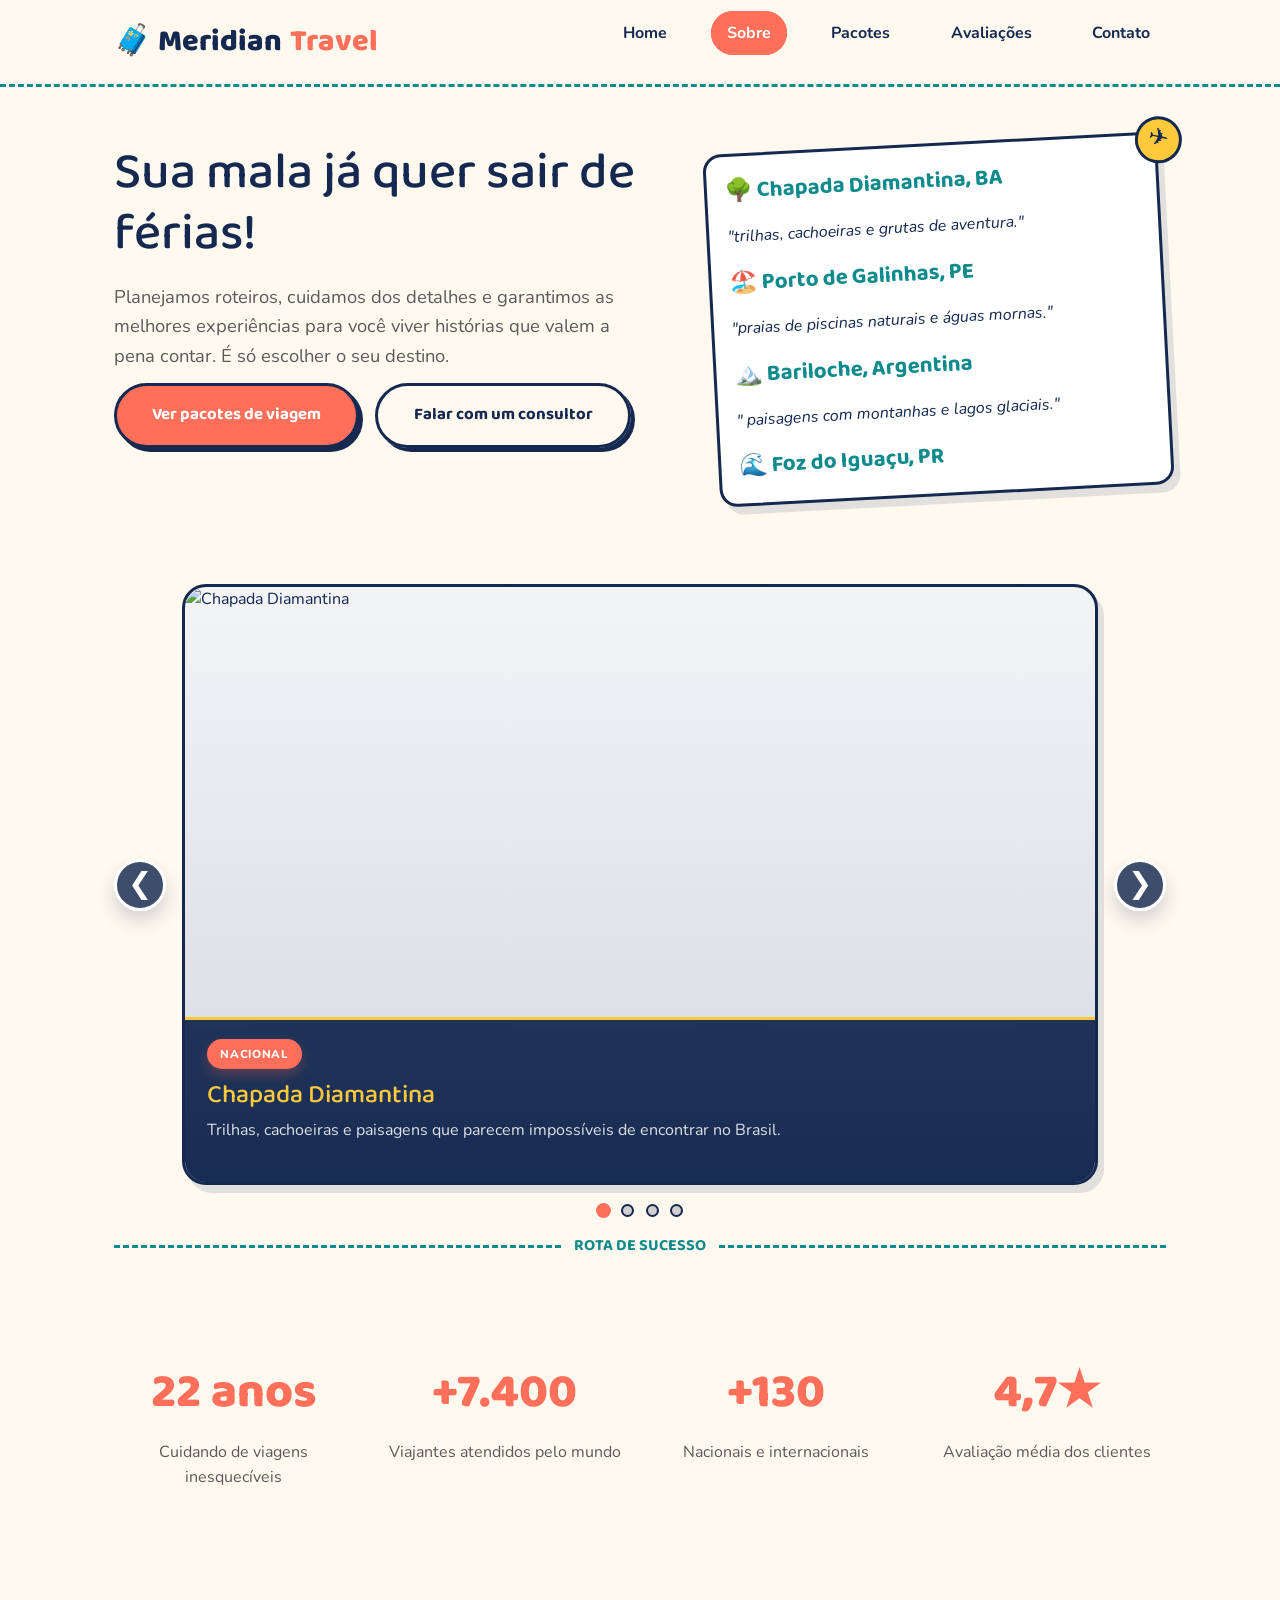
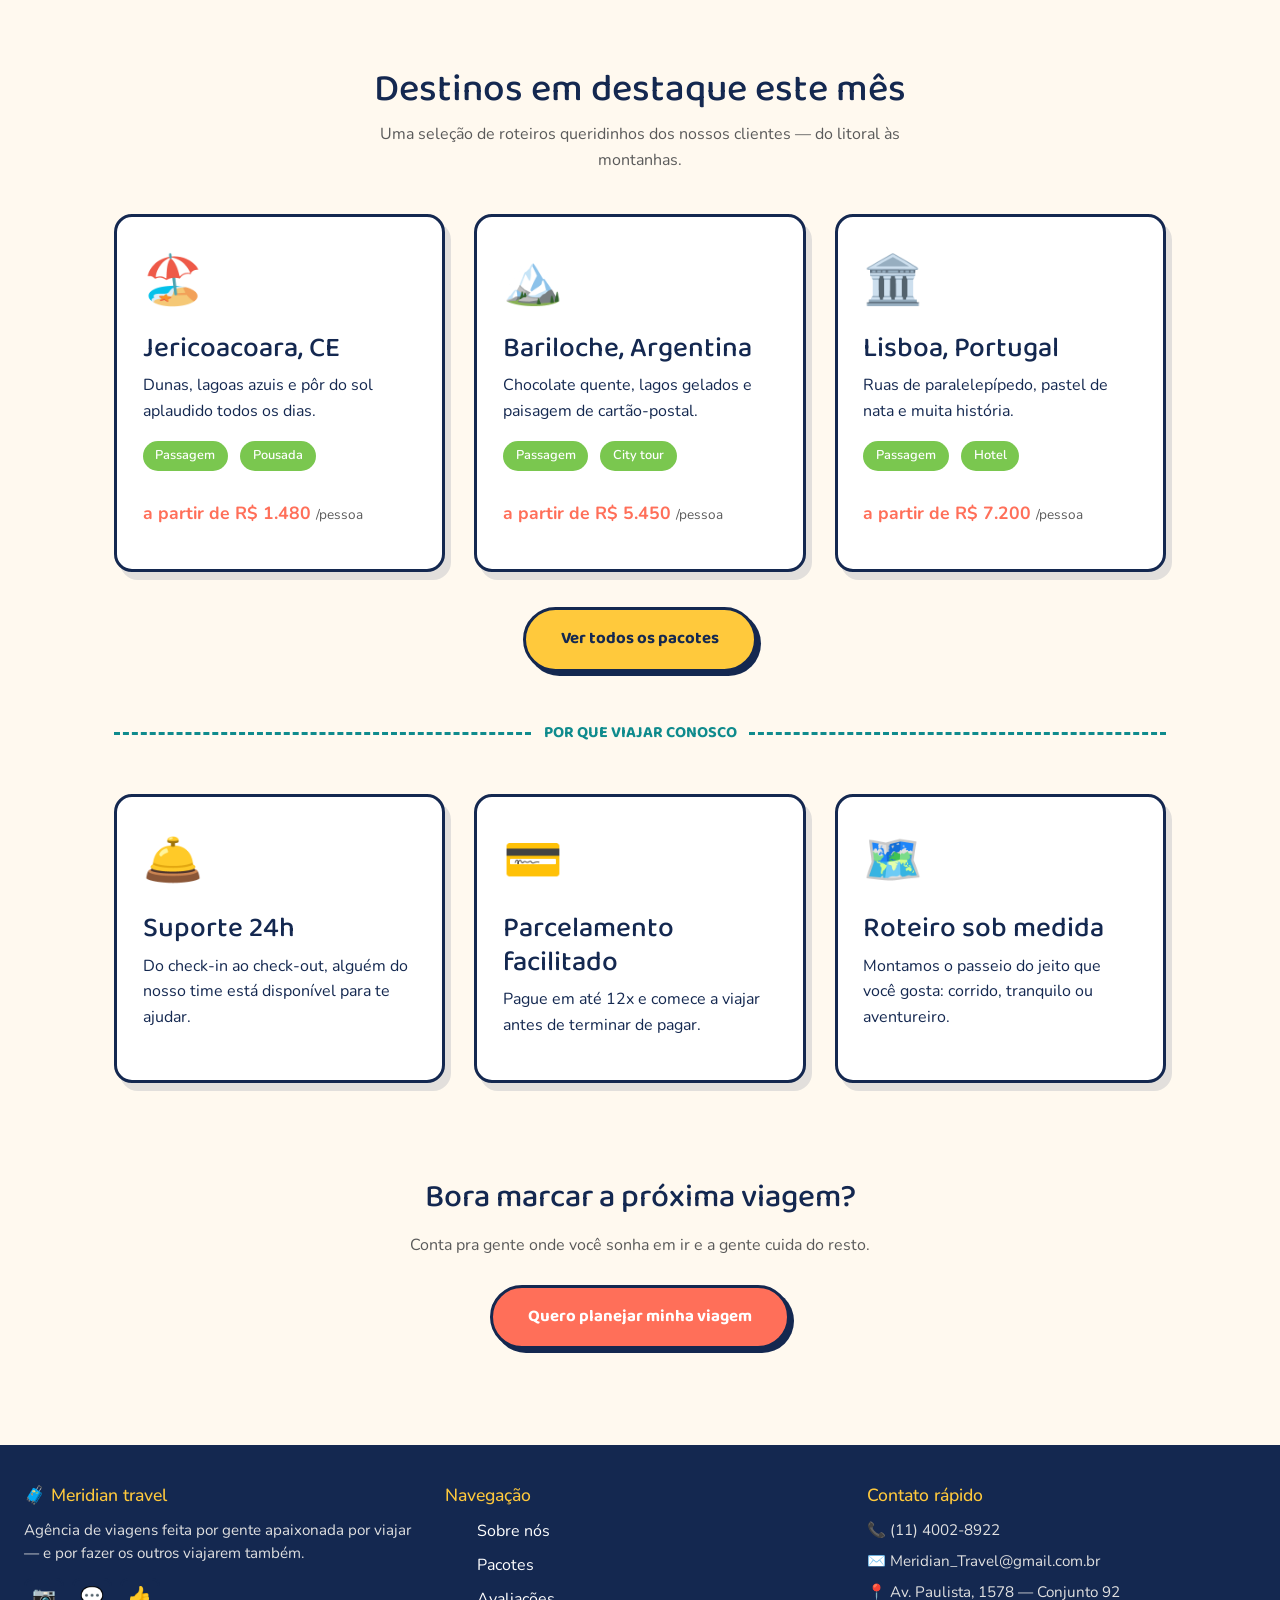
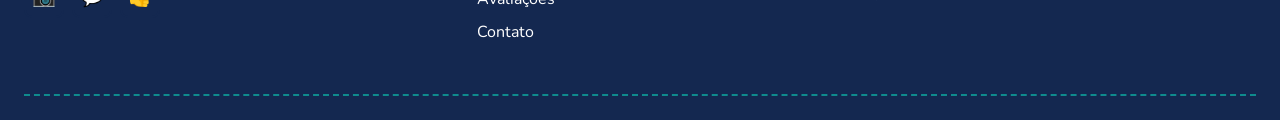
==== commit 5a4be4ea: "Update index.html" ====
--- a/index.html
+++ b/index.html
@@ -16,11 +16,11 @@
     <nav class="nav-container">
       <a href="index.html" class="logo">🧳 Meridian<span>Travel</span></a>
       <ul class="menu">
-        <li><a href="index.html" aria-current="page">Home</a></li>
-        <li><a href="Sobre.html">Sobre</a></li>
-        <li><a href="Pacotes.html">Pacotes</a></li>
-        <li><a href="Avaliacoes.html">Avaliações</a></li>
-        <li><a href="Contato.html">Contato</a></li>
+        <li><a href="index.html">Home</a></li>
+        <li><a href="sobre.html" aria-current="page">Sobre</a></li>
+        <li><a href="pacotes.html">Pacotes</a></li>
+        <li><a href="avaliacoes.html">Avaliações</a></li>
+        <li><a href="contato.html">Contato</a></li>
       </ul>
     </nav>
   </header>
@@ -274,4 +274,4 @@
   </script>
 </body>
 
-</html>+</html>
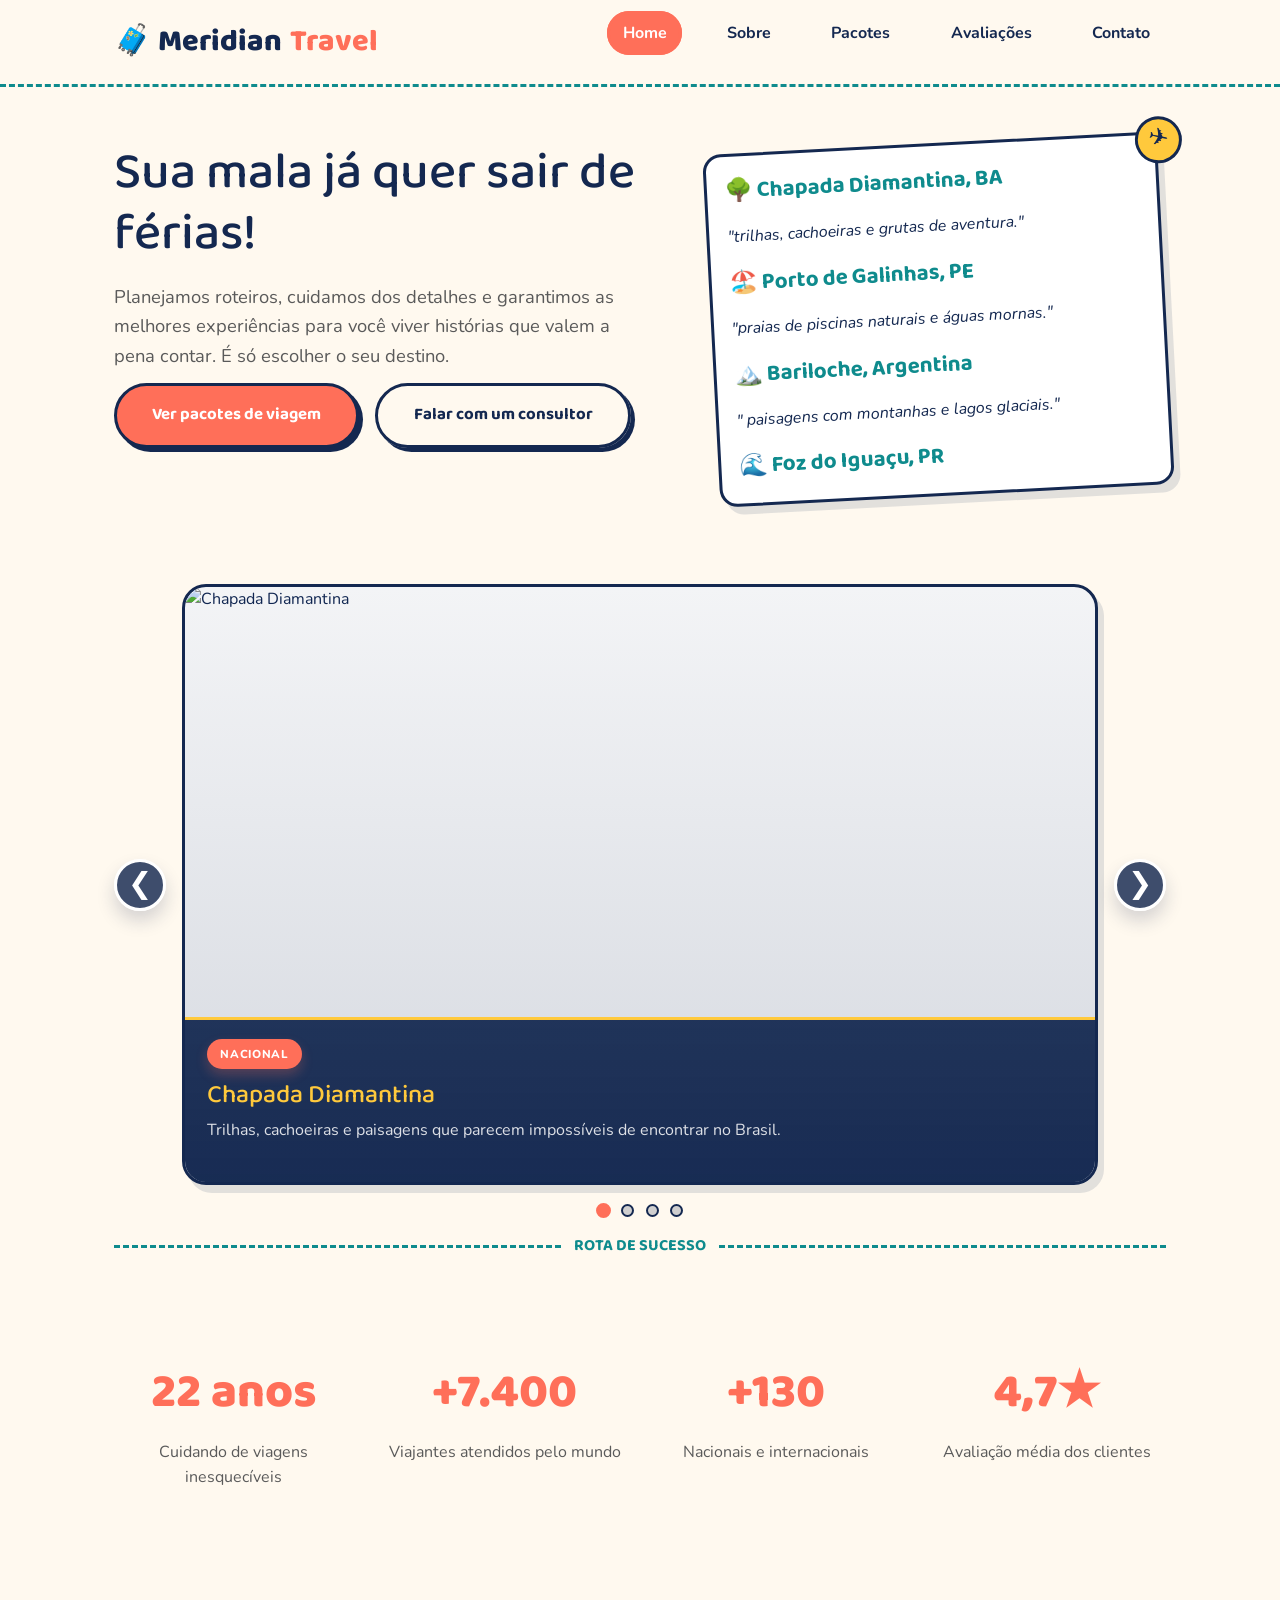
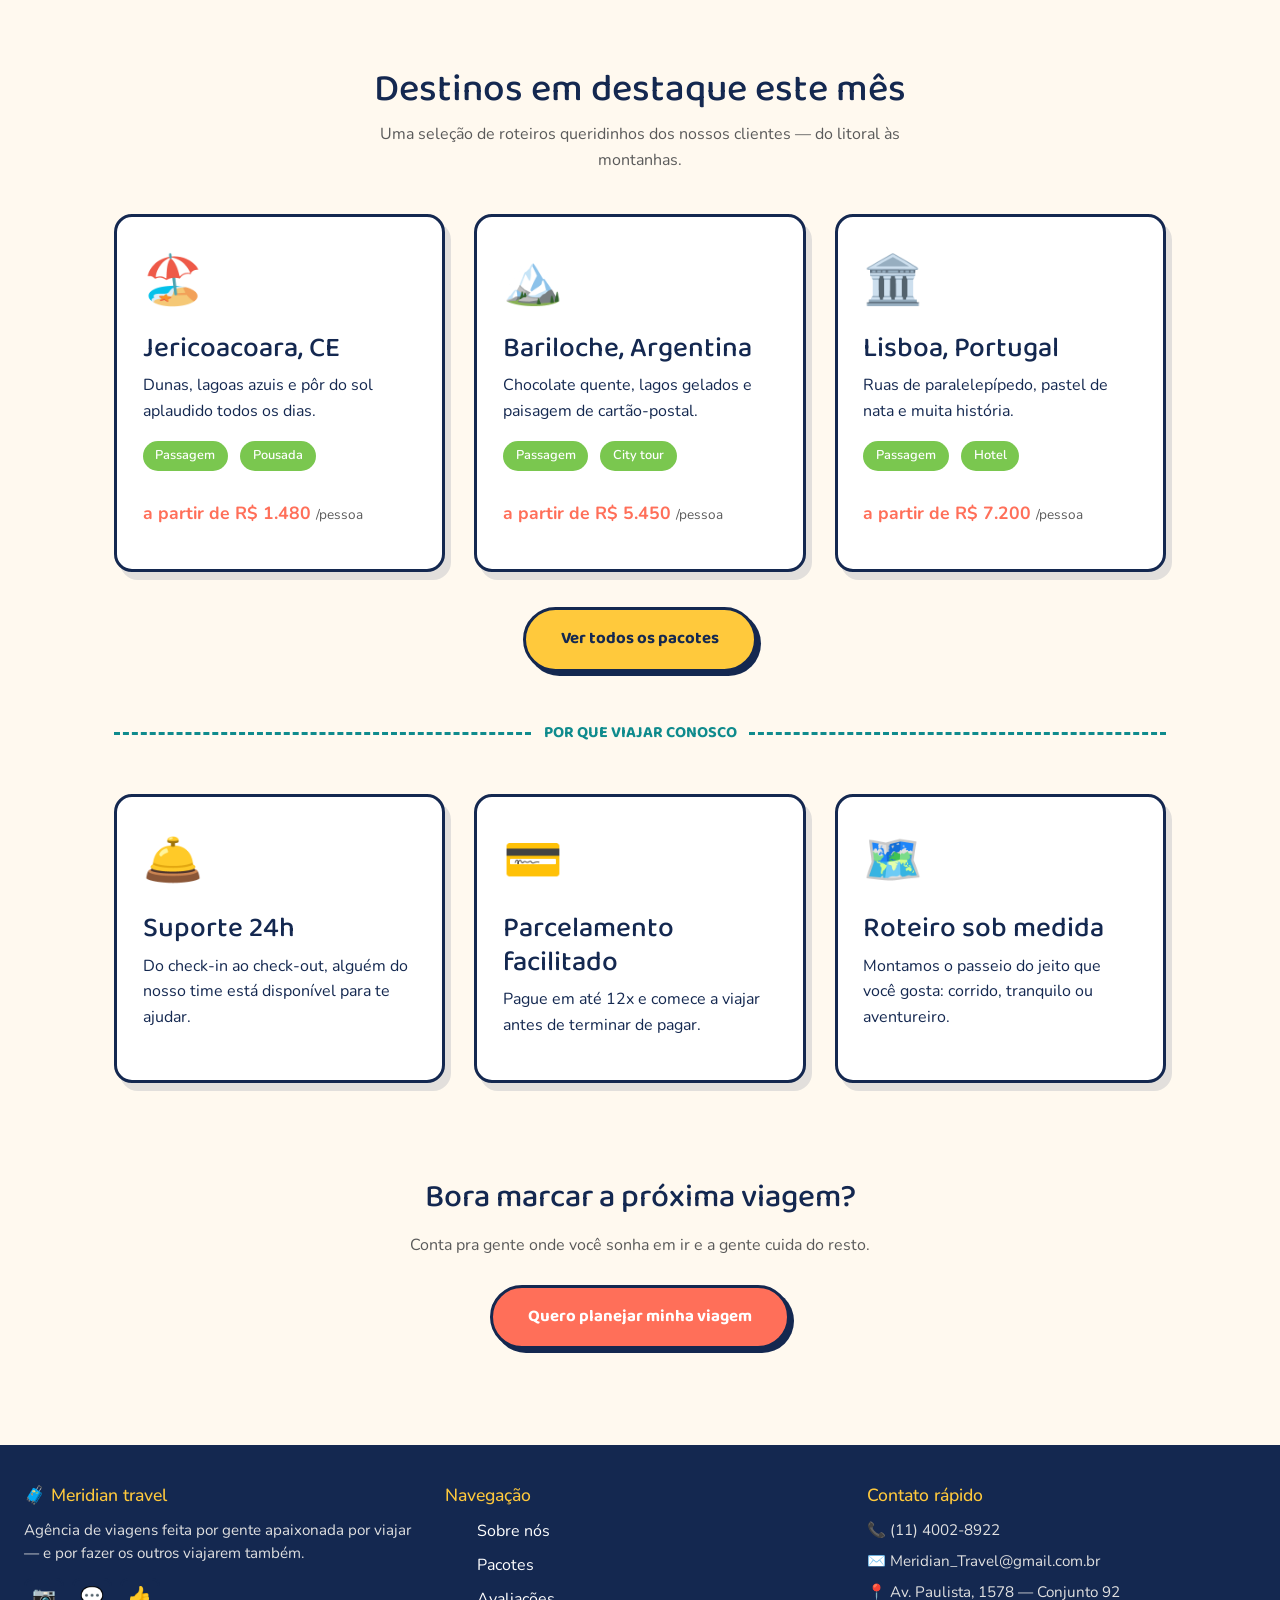
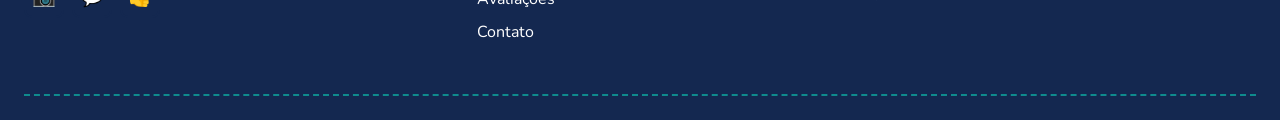
==== commit 9f64a6bc: "Update index.html" ====
--- a/index.html
+++ b/index.html
@@ -16,8 +16,8 @@
     <nav class="nav-container">
       <a href="index.html" class="logo">🧳 Meridian<span>Travel</span></a>
       <ul class="menu">
-        <li><a href="index.html">Home</a></li>
-        <li><a href="sobre.html" aria-current="page">Sobre</a></li>
+        <li><a href="index.html" aria-current="page">Home</a></li>
+        <li><a href="sobre.html">Sobre</a></li>
         <li><a href="pacotes.html">Pacotes</a></li>
         <li><a href="avaliacoes.html">Avaliações</a></li>
         <li><a href="contato.html">Contato</a></li>
